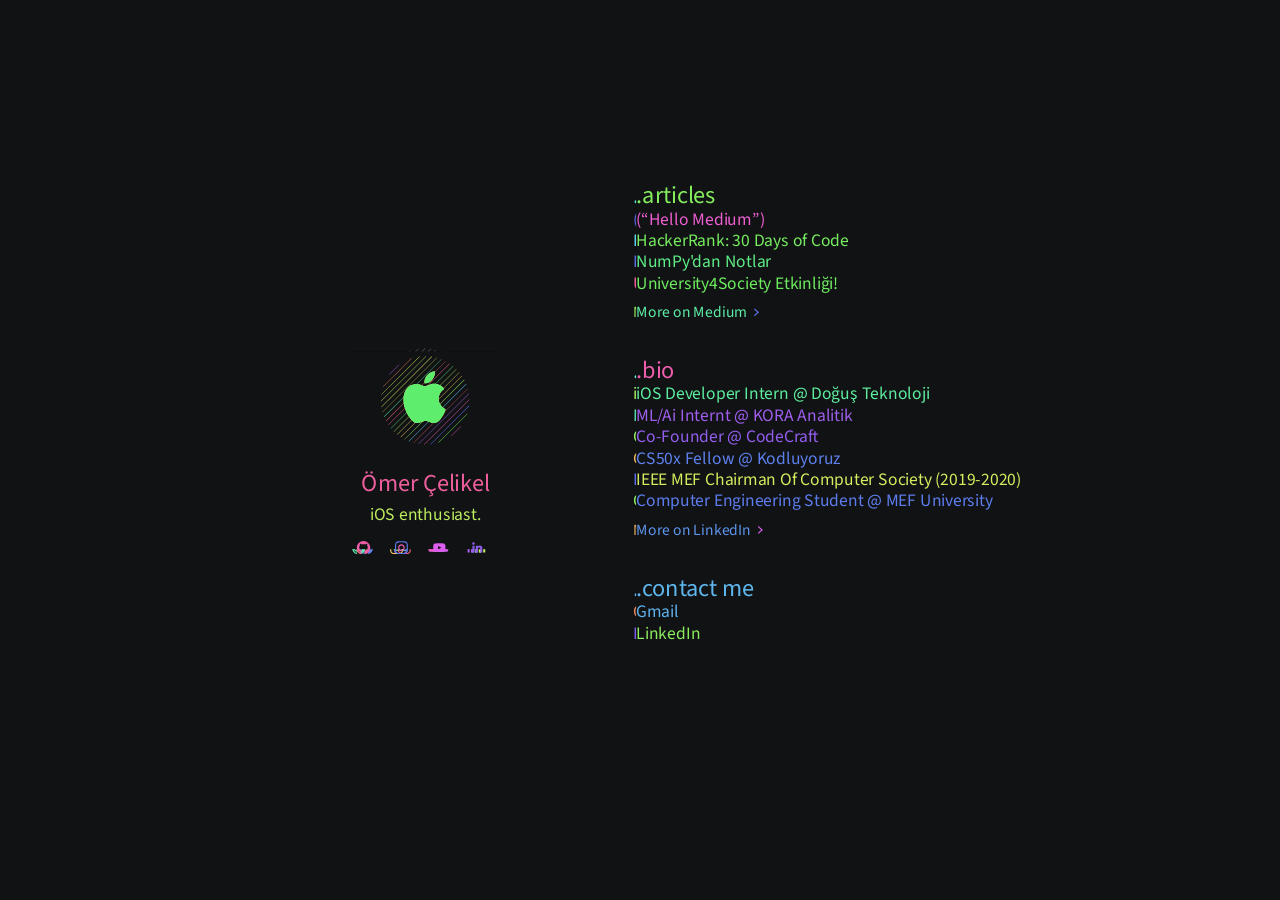
==== index.html @ f8b56c52 "Added" ====
<!DOCTYPE html>
<html>

<head>
    <meta property="og:title" content="Ömer Çelikel">
    <meta property="og:image" content="me.png">
    <meta property="og:description" content="iOS enthusiast.">
    <meta property="og:url" content="omercelikel.com">


    <meta name="viewport" content="width=device-width, initial-scale=1, maximum-scale=1">
    <meta charset="utf-8" />
    <!-- <link rel="icon" type="image/png" href="/images/favicon.png"> -->
    <link rel="icon" type="image/png" href="/images/websitelogom.png">
    <link rel="stylesheet" href="./css/index.css">
    <title>Ömer Çelikel</title>
    <meta name="keywords" content="ömer, çelikel, omercelikel" />
    <META NAME="description" CONTENT="iOS enthusiast.">

</head>

<body>
    <svg id="clip-paths" width="0" height="0" version="1.1" xmlns="https://www.w3.org/2000/svg" xmlns:xlink="https://www.w3.org/1999/xlink"><g></g></svg>
    <div id="page">
        <header>
            <div id="header-content">
                <div id="header-logo">
                    <!-- <svg id="logo" width="80" height="67" viewBox="0 0 160 134" xmlns="https://www.w3.org/2000/svg"><path d="M24.44 78.157L0 53.53 53.417 0l26.39 26.612L106.38 0l53.482 53.614L136.25 77.31l-29.312-29.2-26.46 26.946-26.548-26.58-29.49 29.68zm5.335 5.375l50.033 50.415 51.108-51.286-23.775-23.684-26.712 26.72-26.372-26.404-24.28 24.24z" fill="white" fill-rule="evenodd"/></svg> -->
                    <svg id="logo" fill="#727272" xmlns="http://www.w3.org/2000/svg" xmlns:xlink="http://www.w3.org/1999/xlink" width="100" zoomAndPan="magnify" viewBox="0 0 375 374.9999" height="100" version="1.0"><defs><path id="pathAttribute" d="M 16.5625 16.5625 L 192 16.5625 L 192 192 L 16.5625 192 Z M 16.5625 16.5625 "></path><path id="pathAttribute" d="M 182 182 L 357.8125 182 L 357.8125 357.8125 L 182 357.8125 Z M 182 182 "></path></defs><path id="pathAttribute" d="M 82.410156 52.480469 L 52.480469 82.410156 C 50.515625 84.925781 48.632812 87.503906 46.808594 90.132812 L 90.132812 46.808594 C 87.503906 48.632812 84.925781 50.515625 82.410156 52.480469 " fill-opacity="1" fill-rule="nonzero"></path><path id="pathAttribute" d="M 133.617188 25.117188 L 25.117188 133.617188 C 24.78125 134.625 24.449219 135.632812 24.136719 136.648438 L 136.648438 24.136719 C 135.632812 24.449219 134.625 24.78125 133.617188 25.117188 " fill-opacity="1" fill-rule="nonzero"></path><path id="pathAttribute" d="M 164.554688 18.023438 L 18.023438 164.554688 C 17.917969 165.332031 17.828125 166.117188 17.734375 166.902344 L 166.902344 17.734375 C 166.117188 17.828125 165.332031 17.917969 164.554688 18.023438 " fill-opacity="1" fill-rule="nonzero"></path><g><path id="pathAttribute" d="M 189.863281 16.5625 L 16.5625 189.863281 C 16.574219 190.535156 16.578125 191.214844 16.59375 191.886719 L 191.886719 16.59375 C 191.214844 16.578125 190.535156 16.574219 189.863281 16.5625 " fill-opacity="1" fill-rule="nonzero"></path></g><path id="pathAttribute" d="M 211.949219 18.324219 L 18.324219 211.949219 C 18.40625 212.546875 18.492188 213.144531 18.585938 213.738281 L 213.738281 18.589844 C 213.144531 18.492188 212.546875 18.40625 211.949219 18.324219 " fill-opacity="1" fill-rule="nonzero"></path><path id="pathAttribute" d="M 231.710938 22.40625 L 22.40625 231.710938 C 22.550781 232.246094 22.695312 232.789062 22.84375 233.324219 L 233.324219 22.84375 C 232.789062 22.695312 232.246094 22.550781 231.710938 22.40625 " fill-opacity="1" fill-rule="nonzero"></path><path id="pathAttribute" d="M 249.644531 28.320312 L 28.320312 249.644531 C 28.511719 250.132812 28.714844 250.617188 28.914062 251.101562 L 251.101562 28.914062 C 250.617188 28.714844 250.132812 28.515625 249.644531 28.320312 " fill-opacity="1" fill-rule="nonzero"></path><path id="pathAttribute" d="M 266.011719 35.796875 L 35.796875 266.011719 C 36.03125 266.460938 36.265625 266.914062 36.503906 267.355469 L 267.355469 36.503906 C 266.914062 36.265625 266.460938 36.03125 266.011719 35.796875 " fill-opacity="1" fill-rule="nonzero"></path><path id="pathAttribute" d="M 281.023438 44.632812 L 44.632812 281.023438 C 44.90625 281.433594 45.171875 281.851562 45.449219 282.257812 L 282.257812 45.449219 C 281.851562 45.171875 281.433594 44.90625 281.023438 44.632812 " fill-opacity="1" fill-rule="nonzero"></path><path id="pathAttribute" d="M 294.78125 54.722656 L 54.722656 294.777344 C 55.03125 295.15625 55.332031 295.535156 55.644531 295.910156 L 295.910156 55.644531 C 295.535156 55.332031 295.15625 55.03125 294.78125 54.722656 " fill-opacity="1" fill-rule="nonzero"></path><path id="pathAttribute" d="M 307.339844 66.003906 L 66.003906 307.339844 C 66.347656 307.683594 66.6875 308.027344 67.03125 308.371094 L 308.371094 67.035156 C 308.027344 66.6875 307.683594 66.347656 307.339844 66.003906 " fill-opacity="1" fill-rule="nonzero"></path><path id="pathAttribute" d="M 318.730469 78.460938 L 78.460938 318.730469 C 78.835938 319.042969 79.21875 319.34375 79.597656 319.652344 L 319.652344 79.59375 C 319.34375 79.21875 319.042969 78.835938 318.730469 78.460938 " fill-opacity="1" fill-rule="nonzero"></path><path id="pathAttribute" d="M 328.925781 92.113281 L 92.109375 328.925781 C 92.523438 329.199219 92.9375 329.46875 93.351562 329.742188 L 329.742188 93.351562 C 329.472656 92.9375 329.199219 92.523438 328.925781 92.113281 " fill-opacity="1" fill-rule="nonzero"></path><path id="pathAttribute" d="M 337.871094 107.015625 L 107.015625 337.871094 C 107.464844 338.109375 107.914062 338.34375 108.363281 338.578125 L 338.578125 108.363281 C 338.34375 107.914062 338.109375 107.464844 337.871094 107.015625 " fill-opacity="1" fill-rule="nonzero"></path><path id="pathAttribute" d="M 345.460938 123.269531 L 123.269531 345.460938 C 123.757812 345.65625 124.242188 345.859375 124.730469 346.054688 L 346.054688 124.730469 C 345.859375 124.242188 345.65625 123.757812 345.460938 123.269531 " fill-opacity="1" fill-rule="nonzero"></path><path id="pathAttribute" d="M 351.53125 141.046875 L 141.046875 351.53125 C 141.585938 351.679688 142.128906 351.820312 142.664062 351.96875 L 351.96875 142.664062 C 351.820312 142.128906 351.679688 141.585938 351.53125 141.046875 " fill-opacity="1" fill-rule="nonzero"></path><path id="pathAttribute" d="M 355.785156 160.636719 L 160.636719 355.789062 C 161.230469 355.882812 161.828125 355.964844 162.425781 356.050781 L 356.050781 162.425781 C 355.964844 161.828125 355.882812 161.230469 355.785156 160.636719 " fill-opacity="1" fill-rule="nonzero"></path><g><path id="pathAttribute" d="M 357.78125 182.488281 L 182.488281 357.78125 C 183.160156 357.796875 183.839844 357.800781 184.507812 357.8125 L 357.8125 184.507812 C 357.800781 183.839844 357.796875 183.160156 357.78125 182.488281 " fill-opacity="1" fill-rule="nonzero"></path></g><path id="pathAttribute" d="M 356.640625 207.472656 L 207.472656 356.640625 C 208.257812 356.546875 209.039062 356.453125 209.820312 356.351562 L 356.351562 209.820312 C 356.453125 209.039062 356.546875 208.257812 356.640625 207.472656 " fill-opacity="1" fill-rule="nonzero"></path><path id="pathAttribute" d="M 350.238281 237.722656 L 237.722656 350.238281 C 238.742188 349.921875 239.746094 349.589844 240.757812 349.257812 L 349.257812 240.757812 C 349.589844 239.746094 349.921875 238.742188 350.238281 237.722656 " fill-opacity="1" fill-rule="nonzero"></path><path id="pathAttribute" d="M 321.894531 291.964844 C 323.851562 289.449219 325.742188 286.871094 327.566406 284.242188 L 284.242188 327.566406 C 286.871094 325.742188 289.449219 323.855469 291.964844 321.894531 L 321.894531 291.964844 " fill-opacity="1" fill-rule="nonzero"></path><g id="inner-icon" transform="translate(85, 75)"> <svg xmlns="http://www.w3.org/2000/svg" width="199.8" height="199.8" fill="currentColor" class="bi bi-apple" viewBox="0 0 16 16" id="IconChangeColor"> <path d="M11.182.008C11.148-.03 9.923.023 8.857 1.18c-1.066 1.156-.902 2.482-.878 2.516.024.034 1.52.087 2.475-1.258.955-1.345.762-2.391.728-2.43zm3.314 11.733c-.048-.096-2.325-1.234-2.113-3.422.212-2.189 1.675-2.789 1.698-2.854.023-.065-.597-.79-1.254-1.157a3.692 3.692 0 0 0-1.563-.434c-.108-.003-.483-.095-1.254.116-.508.139-1.653.589-1.968.607-.316.018-1.256-.522-2.267-.665-.647-.125-1.333.131-1.824.328-.49.196-1.422.754-2.074 2.237-.652 1.482-.311 3.83-.067 4.56.244.729.625 1.924 1.273 2.796.576.984 1.34 1.667 1.659 1.899.319.232 1.219.386 1.843.067.502-.308 1.408-.485 1.766-.472.357.013 1.061.154 1.782.539.571.197 1.111.115 1.652-.105.541-.221 1.324-1.059 2.238-2.758.347-.79.505-1.217.473-1.282z" id="mainIconPathAttribute"></path> <path d="M11.182.008C11.148-.03 9.923.023 8.857 1.18c-1.066 1.156-.902 2.482-.878 2.516.024.034 1.52.087 2.475-1.258.955-1.345.762-2.391.728-2.43zm3.314 11.733c-.048-.096-2.325-1.234-2.113-3.422.212-2.189 1.675-2.789 1.698-2.854.023-.065-.597-.79-1.254-1.157a3.692 3.692 0 0 0-1.563-.434c-.108-.003-.483-.095-1.254.116-.508.139-1.653.589-1.968.607-.316.018-1.256-.522-2.267-.665-.647-.125-1.333.131-1.824.328-.49.196-1.422.754-2.074 2.237-.652 1.482-.311 3.83-.067 4.56.244.729.625 1.924 1.273 2.796.576.984 1.34 1.667 1.659 1.899.319.232 1.219.386 1.843.067.502-.308 1.408-.485 1.766-.472.357.013 1.061.154 1.782.539.571.197 1.111.115 1.652-.105.541-.221 1.324-1.059 2.238-2.758.347-.79.505-1.217.473-1.282z" id="mainIconPathAttribute"></path> </svg> </g></svg>
                </div>
                <h1>Ömer Çelikel</h1>
                <p>iOS enthusiast.</p>

                <div id="contact">
                        <a href="https://github.com/OmerCelikel" target="_blank"title="GitHub"><svg viewBox="0 0 512 512"><path d="M256 70.7c-102.6 0-185.9 83.2-185.9 185.9 0 82.1 53.3 151.8 127.1 176.4 9.3 1.7 12.3-4 12.3-8.9V389.4c-51.7 11.3-62.5-21.9-62.5-21.9 -8.4-21.5-20.6-27.2-20.6-27.2 -16.9-11.5 1.3-11.3 1.3-11.3 18.7 1.3 28.5 19.2 28.5 19.2 16.6 28.4 43.5 20.2 54.1 15.4 1.7-12 6.5-20.2 11.8-24.9 -41.3-4.7-84.7-20.6-84.7-91.9 0-20.3 7.3-36.9 19.2-49.9 -1.9-4.7-8.3-23.6 1.8-49.2 0 0 15.6-5 51.1 19.1 14.8-4.1 30.7-6.2 46.5-6.3 15.8 0.1 31.7 2.1 46.6 6.3 35.5-24 51.1-19.1 51.1-19.1 10.1 25.6 3.8 44.5 1.8 49.2 11.9 13 19.1 29.6 19.1 49.9 0 71.4-43.5 87.1-84.9 91.7 6.7 5.8 12.8 17.1 12.8 34.4 0 24.9 0 44.9 0 51 0 4.9 3 10.7 12.4 8.9 73.8-24.6 127-94.3 127-176.4C441.9 153.9 358.6 70.7 256 70.7z"/></svg></a>
                        <a href="https://www.instagram.com/celikelomerr/"target="_blank" title="Instagram"><svg viewBox="0 0 512 512"><g><path d="M256 109.3c47.8 0 53.4 0.2 72.3 1 17.4 0.8 26.9 3.7 33.2 6.2 8.4 3.2 14.3 7.1 20.6 13.4 6.3 6.3 10.1 12.2 13.4 20.6 2.5 6.3 5.4 15.8 6.2 33.2 0.9 18.9 1 24.5 1 72.3s-0.2 53.4-1 72.3c-0.8 17.4-3.7 26.9-6.2 33.2 -3.2 8.4-7.1 14.3-13.4 20.6 -6.3 6.3-12.2 10.1-20.6 13.4 -6.3 2.5-15.8 5.4-33.2 6.2 -18.9 0.9-24.5 1-72.3 1s-53.4-0.2-72.3-1c-17.4-0.8-26.9-3.7-33.2-6.2 -8.4-3.2-14.3-7.1-20.6-13.4 -6.3-6.3-10.1-12.2-13.4-20.6 -2.5-6.3-5.4-15.8-6.2-33.2 -0.9-18.9-1-24.5-1-72.3s0.2-53.4 1-72.3c0.8-17.4 3.7-26.9 6.2-33.2 3.2-8.4 7.1-14.3 13.4-20.6 6.3-6.3 12.2-10.1 20.6-13.4 6.3-2.5 15.8-5.4 33.2-6.2C202.6 109.5 208.2 109.3 256 109.3M256 77.1c-48.6 0-54.7 0.2-73.8 1.1 -19 0.9-32.1 3.9-43.4 8.3 -11.8 4.6-21.7 10.7-31.7 20.6 -9.9 9.9-16.1 19.9-20.6 31.7 -4.4 11.4-7.4 24.4-8.3 43.4 -0.9 19.1-1.1 25.2-1.1 73.8 0 48.6 0.2 54.7 1.1 73.8 0.9 19 3.9 32.1 8.3 43.4 4.6 11.8 10.7 21.7 20.6 31.7 9.9 9.9 19.9 16.1 31.7 20.6 11.4 4.4 24.4 7.4 43.4 8.3 19.1 0.9 25.2 1.1 73.8 1.1s54.7-0.2 73.8-1.1c19-0.9 32.1-3.9 43.4-8.3 11.8-4.6 21.7-10.7 31.7-20.6 9.9-9.9 16.1-19.9 20.6-31.7 4.4-11.4 7.4-24.4 8.3-43.4 0.9-19.1 1.1-25.2 1.1-73.8s-0.2-54.7-1.1-73.8c-0.9-19-3.9-32.1-8.3-43.4 -4.6-11.8-10.7-21.7-20.6-31.7 -9.9-9.9-19.9-16.1-31.7-20.6 -11.4-4.4-24.4-7.4-43.4-8.3C310.7 77.3 304.6 77.1 256 77.1L256 77.1z"/><path d="M256 164.1c-50.7 0-91.9 41.1-91.9 91.9s41.1 91.9 91.9 91.9 91.9-41.1 91.9-91.9S306.7 164.1 256 164.1zM256 315.6c-32.9 0-59.6-26.7-59.6-59.6s26.7-59.6 59.6-59.6 59.6 26.7 59.6 59.6S288.9 315.6 256 315.6z"/><circle cx="351.5" cy="160.5" r="21.5"/></g></svg></a>
                        <a href="https://youtube.com/OmerCelikel"target="_blank" title="YouTube"><svg viewBox="0 0 512 512"><path d="M422.6 193.6c-5.3-45.3-23.3-51.6-59-54 -50.8-3.5-164.3-3.5-215.1 0 -35.7 2.4-53.7 8.7-59 54 -4 33.6-4 91.1 0 124.8 5.3 45.3 23.3 51.6 59 54 50.9 3.5 164.3 3.5 215.1 0 35.7-2.4 53.7-8.7 59-54C426.6 284.8 426.6 227.3 422.6 193.6zM222.2 303.4v-94.6l90.7 47.3L222.2 303.4z"/></svg><!--[if lt IE 9]><em>YouTube</em><![endif]--></a>
                        <a href="https://www.linkedin.com/in/omer-celikel/"target="_blank" title="LinkedIn"><svg viewBox="0 0 512 512"><path d="M186.4 142.4c0 19-15.3 34.5-34.2 34.5 -18.9 0-34.2-15.4-34.2-34.5 0-19 15.3-34.5 34.2-34.5C171.1 107.9 186.4 123.4 186.4 142.4zM181.4 201.3h-57.8V388.1h57.8V201.3zM273.8 201.3h-55.4V388.1h55.4c0 0 0-69.3 0-98 0-26.3 12.1-41.9 35.2-41.9 21.3 0 31.5 15 31.5 41.9 0 26.9 0 98 0 98h57.5c0 0 0-68.2 0-118.3 0-50-28.3-74.2-68-74.2 -39.6 0-56.3 30.9-56.3 30.9v-25.2H273.8z"/></svg><!--[if lt IE 9]><em>LinkedIn</em><![endif]--></a>
                      
                       
                      
                </div>
            </div>
        </header>
        <div id="content">
            <section id="articles">
                <h2>.articles</h2>

                <ul>
                    <li><a href="https://celikelomer.medium.com/hello-medium-206e05026067" target="_blank">(“Hello Medium”)</a></li>
                    <li><a href="https://celikelomer.medium.com/hackerrank-30-days-of-code-day-0-hello-world-2afb1b92f247" target="_blank">HackerRank: 30 Days of Code</a></li>
                    <li><a href="https://celikelomer.medium.com/numpydan-notlar-42448016d0fe" target="_blank">NumPy'dan Notlar</a></li>
                    <li><a href="https://celikelomer.medium.com/university4society-etkinli%C4%9Fi-93c30e79e52f" target="_blank">University4Society Etkinliği!</a></li>
                </ul>
                <a href="https://celikelomer.medium.com/"target="_blank" class="more">More on Medium<svg viewBox="0 0 10 16" version="1.1" xmlns="https://www.w3.org/2000/svg" xmlns:xlink="https://www.w3.org/1999/xlink"><path class="arrow" d="M1.01362083,12.9421826 L1,15.6012598 L9.21426767,8.3533766 L1.07301897,1.34639246 L1.05985086,3.91708947 L6.21426767,8.3533766 L1.01362083,12.9421826 Z"></path></svg></a>
            </section>
            <section id="openSource">
                <h2>.bio</h2>
                <ul>
                    <li><a href="https://www.d-teknoloji.com.tr/" target="_blank">iOS Developer Intern @ Doğuş Teknoloji</a></li>
                    <li><a href="https://www.kora.com.tr/" target="_blank">ML/Ai Internt @ KORA Analitik</a></li>
                    <li><a href="https://www.instagram.com/codecraftcom" target="_blank">Co-Founder @ CodeCraft</a></li>
                    <li><a href="https://www.kodluyoruz.org/" target="_blank">CS50x Fellow @ Kodluyoruz</a></li>
                    <li><a href="https://www.ieeemefsb.com" target="_blank">IEEE MEF Chairman Of Computer Society (2019-2020)</li>
                    <li><a href="https://www.mef.edu.tr" target="_blank">Computer Engineering Student @ MEF University</li>
                    
        </ul>
        <a href="https://www.linkedin.com/in/omer-celikel/"  target="_blank"class="more">More on LinkedIn<svg viewBox="0 0 10 16" version="1.1" xmlns="https://www.w3.org/2000/svg" xmlns:xlink="https://www.w3.org/1999/xlink"><path class="arrow" d="M1.01362083,12.9421826 L1,15.6012598 L9.21426767,8.3533766 L1.07301897,1.34639246 L1.05985086,3.91708947 L6.21426767,8.3533766 L1.01362083,12.9421826 Z"></path></svg></a>
            </section>
            <section id="experiments">
                <h2>.contact me</h2>
                <ul>
                    <!-- <li><a href="https://www.linkedin.com/in/omer-celikel/" target="_blank">LinkedIn</a></li> -->
                    <li><a href="mailto:omeroguzcelikel@gmail.com" target="_blank">Gmail</a></li>
                    <li><a href="https://www.linkedin.com/in/omer-celikel/"target="_blank">LinkedIn</a></li>

                </ul>
            </section>

        </div>
    </div>
    <svg id="page-stripes" class="full-size" width="100%" height="100%" version="1.1" xmlns="https://www.w3.org/2000/svg" xmlns:xlink="https://www.w3.org/1999/xlink"></svg>
    </svg>
    <div id="intro" class="full-size">
        <div id="logo-container" class="full-size">
            <svg viewBox="0 0 640 536" version="1.1" xmlns="https://www.w3.org/2000/svg" xmlns:xlink="https://www.w3.org/1999/xlink"><path transform="scale(4 4)" d="M24.44 78.157L0 53.53 53.417 0l26.39 26.612L106.38 0l53.482 53.614L136.25 77.31l-29.312-29.2-26.46 26.946-26.548-26.58-29.49 29.68zm5.335 5.375l50.033 50.415 51.108-51.286-23.775-23.684-26.712 26.72-26.372-26.404-24.28 24.24z" fill="#101214" fill-rule="evenodd"/></svg>
        </div>
        <svg id="stripes" class="full-size" width="100%" height="100%" version="1.1" xmlns="https://www.w3.org/2000/svg" xmlns:xlink="https://www.w3.org/1999/xlink"></svg>
    </div>
    <script src="./js/dynamics.js"></script>
    <script src="./js/tinycolor.js"></script>
    <script src="./js/mv.es5.js"></script>
</body>

</html>
---- css/index.css ----
@import url('https://fonts.googleapis.com/css?family=Source+Sans+Pro|Source+Code+Pro:400,600');
* {
    margin: 0;
    padding: 0;
    font-family: "Source Sans Pro", "HelveticaNeue", "Helvetica Neue", Helvetica, Arial;
    -webkit-user-select: none;
    user-select: none;
}

*:not(a):not(a *) {
    cursor: default;
}

html {
    height: 100%;
}

body {
    background: #101214;
    font-size: 18px;
    -webkit-text-size-adjust: 100%;
    color: #7A7C80;
    min-height: 100%;
}

h1,
h2,
h2:link,
h1:link {
    font-weight: normal;
    font-size: 25px;
    color: white;
}

.full-size {
    position: absolute;
    top: 0;
    left: 0;
    bottom: 0;
    right: 0;
}

#page {
    position: absolute;
    top: 50%;
    left: 0;
    right: 0;
    margin-top: -280px;
    height: 560px;
}

@media only screen and (max-height: 580px),
only screen and (max-width: 578px) {
    #page {
        top: 14px;
        margin-top: 0;
    }
}

header {
    position: absolute;
    top: 0;
    bottom: 0;
    right: 58%;
    width: 240px;
    display: flex;
    justify-content: center;
    align-items: center;
    flex-direction: column;
}

#header-content {
    text-align: center;
}

#header-logo {
    text-align: center;
}

#header-content #logo {
    margin-bottom: 10px;
}

#header-content p {
    padding-top: 2px;
}

#contact {
    padding-top: 12px;
}

#contact a {
    display: inline-block;
    margin-right: 10px;
}

#contact a,
#contact a svg {
    width: 25px;
    height: 19px;
    cursor: pointer;
}

#contact a svg path {
    fill: #7A7C80;
}

#contact a:hover svg path {
    fill: #adb0b6;
}

#content {
    position: absolute;
    left: 50%;
    width: 50%;
}

section {
    margin-bottom: 30px;
}

section h2 {
    height: 30px;
}

section ul {
    line-height: 22px;
    list-style: none;
    padding-top: 2px;
    padding-bottom: 5px;
}

section ul a {
    color: #7A7C80;
    text-decoration: none;
}

section ul a:hover {
    color: #adb0b6;
}

a.more {
    font-size: 16px;
    text-decoration: none;
}

a.more svg {
    width: 6px;
    height: 10px;
    margin-left: 7px;
}

a.more {
    color: #B0B1B3;
}

a.more .arrow {
    fill: #B0B1B3;
}

a.more:hover {
    color: #adb0b6;
}

a.more:hover .arrow {
    fill: #adb0b6;
}

#page-stripes {
    pointer-events: none;
}

@media only screen and (max-width: 578px) {
    header {
        position: static;
        top: 10px;
        padding-bottom: 16px;
        margin: 40px 24px 16px;
        width: auto;
    }
    #header-content #logo {
        top: -33px;
    }
    #header-content h1,
    #header-content p {
        left: 24px;
        margin-left: 0;
    }
    #contact {
        left: 252px;
        margin-left: 0;
    }
    #content {
        position: absolute;
        left: 24px;
        right: 24px;
        margin-left: 0;
        width: auto;
    }
    section,
    section#openSource,
    section#work {
        width: 100%;
        float: left;
        clear: both;
    }
}

#intro {
    background: #101214;
    pointer-events: none;
}

#logo-container {
    transform-origin: 50% 50%;
    transform: scale(0.5);
    display: flex;
    align-items: center;
    justify-content: center;
    visibility: hidden;
}

#logo-container>svg {
    width: 70vw;
    height: 70vh;
    max-width: 640px;
    max-height: 536px;
}


/* For Logos */



/* 

html {
    box-sizing: border-box;
  }
  
  *, *:before, *:after {
    box-sizing: inherit;
  }
  
  html {
    background: #0e1a25;
    font-size: 0.625em;
  }
  
  .soc {
    display: block;
    font-size: 0;
    list-style: none;
    margin: 0;
    padding: 48px;
    padding: 4.8rem;
    text-align: center;
  }
  .soc li {
    display: inline-block;
    margin: 12px;
    margin: 1.2rem;
  }
  .soc a, .soc svg {
    display: block;
  }
  .soc a {
    position: relative;
    height: 96px;
    height: 9.6rem;
    width: 96px;
    width: 9.6rem;
  }
  .soc svg {
    height: 100%;
    width: 100%;
  }
  .soc em {
    font-size: 14px;
    line-height: 1.5;
    margin-top: -0.75em;
    position: absolute;
    text-align: center;
    top: 50%;
    right: 0;
    bottom: 0;
    left: 0;
  }
  
  .icon-1:hover, .icon-2:hover, .icon-3:hover, .icon-4:hover, .icon-5:hover, .icon-6:hover, .icon-7:hover, .icon-8:hover, .icon-9:hover, .icon-10:hover, .icon-11:hover, .icon-12:hover, .icon-13:hover, .icon-14:hover, .icon-15:hover, .icon-16:hover, .icon-17:hover, .icon-18:hover, .icon-19:hover, .icon-20:hover, .icon-21:hover, .icon-22:hover, .icon-23:hover, .icon-24:hover, .icon-25:hover, .icon-26:hover, .icon-27:hover, .icon-28:hover, .icon-29:hover, .icon-30:hover {
    border-radius: 100%;
    color: #0e1a25;
    fill: #0e1a25;
    -webkit-transform: scale(1.25);
            transform: scale(1.25);
    -webkit-transition: background-color 0.5s, -webkit-transform 0.5s ease-out;
    transition: background-color 0.5s, -webkit-transform 0.5s ease-out;
    transition: background-color 0.5s, transform 0.5s ease-out;
    transition: background-color 0.5s, transform 0.5s ease-out, -webkit-transform 0.5s ease-out;
  }

.icon-8 {
    color: #6ed926;
    fill: #6ed926;
  }
  .icon-8:hover {
    background: #6ed926;
  }
  

.icon-13 {
    color: #26d991;
    fill: #26d991;
  }
  .icon-13:hover {
    background: #26d991;
  }



.icon-14 {
    color: #26d9b5;
    fill: #26d9b5;
  }
  .icon-14:hover {
    background: #26d9b5;
  }



.icon-16 {
    color: #26b5d9;
    fill: #26b5d9;
  }
  .icon-16:hover {
    background: #26b5d9;
  }

  .icon-28 {
    color: #d9266e;
    fill: #d9266e;
  }
  .icon-28:hover {
    background: #d9266e;
  }
    */
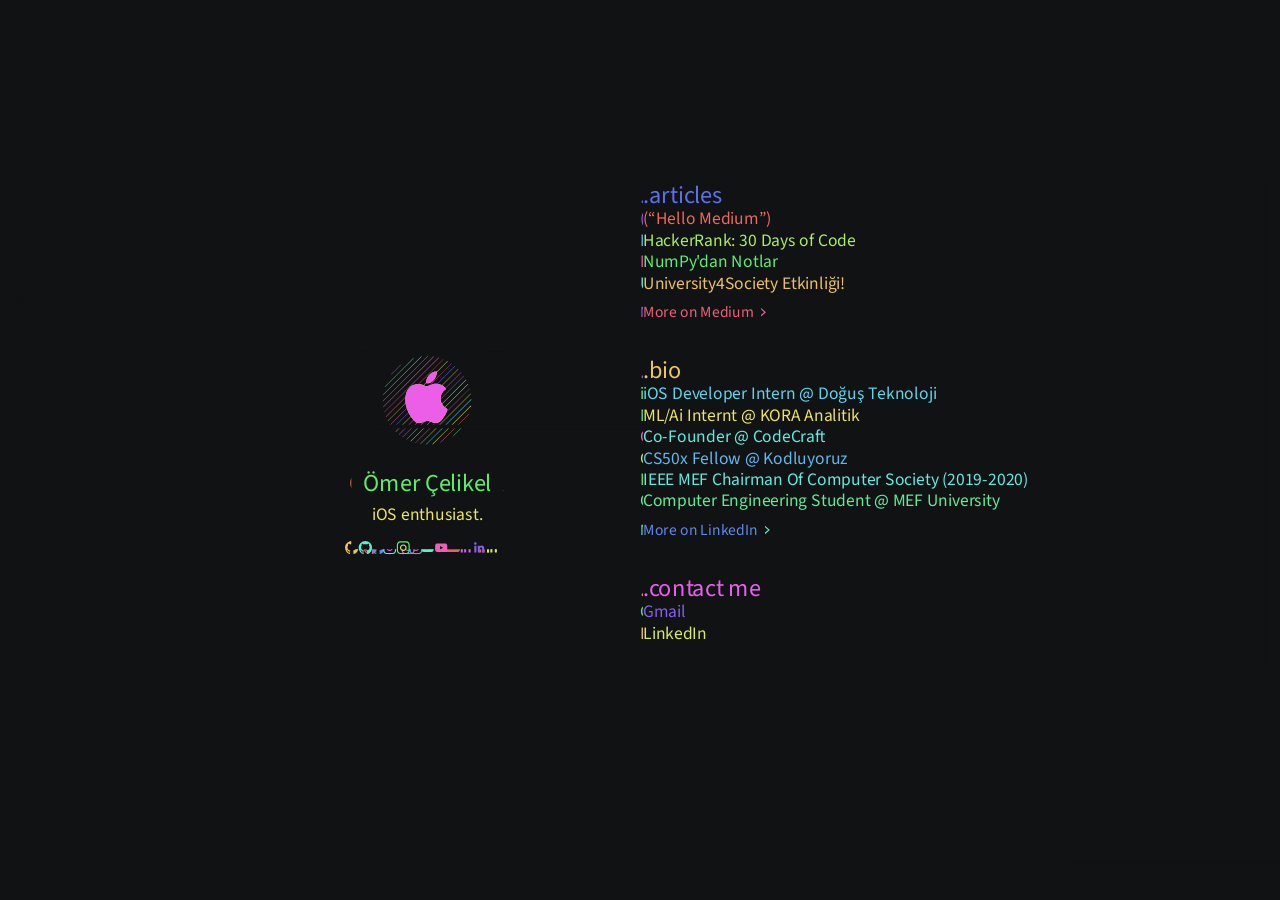
==== commit d258dc60: "Update index.html" ====
--- a/index.html
+++ b/index.html
@@ -2,10 +2,10 @@
 <html>
 
 <head>
-    <meta property="og:title" content="Ömer Çelikel">
+    <meta property="og:title" content="Oğuz Çelikel">
     <meta property="og:image" content="me.png">
     <meta property="og:description" content="iOS enthusiast.">
-    <meta property="og:url" content="omercelikel.com">
+    <meta property="og:url" content="oguzcelikel.com">
 
 
     <meta name="viewport" content="width=device-width, initial-scale=1, maximum-scale=1">
@@ -14,7 +14,7 @@
     <link rel="icon" type="image/png" href="/images/websitelogom.png">
     <link rel="stylesheet" href="./css/index.css">
     <title>Ömer Çelikel</title>
-    <meta name="keywords" content="ömer, çelikel, omercelikel" />
+    <meta name="keywords" content="ömer, çelikel, omercelikel, oguzcelikel, oguz" />
     <META NAME="description" CONTENT="iOS enthusiast.">
 
 </head>
@@ -32,10 +32,10 @@
                 <p>iOS enthusiast.</p>
 
                 <div id="contact">
-                        <a href="https://github.com/OmerCelikel" target="_blank"title="GitHub"><svg viewBox="0 0 512 512"><path d="M256 70.7c-102.6 0-185.9 83.2-185.9 185.9 0 82.1 53.3 151.8 127.1 176.4 9.3 1.7 12.3-4 12.3-8.9V389.4c-51.7 11.3-62.5-21.9-62.5-21.9 -8.4-21.5-20.6-27.2-20.6-27.2 -16.9-11.5 1.3-11.3 1.3-11.3 18.7 1.3 28.5 19.2 28.5 19.2 16.6 28.4 43.5 20.2 54.1 15.4 1.7-12 6.5-20.2 11.8-24.9 -41.3-4.7-84.7-20.6-84.7-91.9 0-20.3 7.3-36.9 19.2-49.9 -1.9-4.7-8.3-23.6 1.8-49.2 0 0 15.6-5 51.1 19.1 14.8-4.1 30.7-6.2 46.5-6.3 15.8 0.1 31.7 2.1 46.6 6.3 35.5-24 51.1-19.1 51.1-19.1 10.1 25.6 3.8 44.5 1.8 49.2 11.9 13 19.1 29.6 19.1 49.9 0 71.4-43.5 87.1-84.9 91.7 6.7 5.8 12.8 17.1 12.8 34.4 0 24.9 0 44.9 0 51 0 4.9 3 10.7 12.4 8.9 73.8-24.6 127-94.3 127-176.4C441.9 153.9 358.6 70.7 256 70.7z"/></svg></a>
+                        <a href="https://github.com/OguzCelikel" target="_blank"title="GitHub"><svg viewBox="0 0 512 512"><path d="M256 70.7c-102.6 0-185.9 83.2-185.9 185.9 0 82.1 53.3 151.8 127.1 176.4 9.3 1.7 12.3-4 12.3-8.9V389.4c-51.7 11.3-62.5-21.9-62.5-21.9 -8.4-21.5-20.6-27.2-20.6-27.2 -16.9-11.5 1.3-11.3 1.3-11.3 18.7 1.3 28.5 19.2 28.5 19.2 16.6 28.4 43.5 20.2 54.1 15.4 1.7-12 6.5-20.2 11.8-24.9 -41.3-4.7-84.7-20.6-84.7-91.9 0-20.3 7.3-36.9 19.2-49.9 -1.9-4.7-8.3-23.6 1.8-49.2 0 0 15.6-5 51.1 19.1 14.8-4.1 30.7-6.2 46.5-6.3 15.8 0.1 31.7 2.1 46.6 6.3 35.5-24 51.1-19.1 51.1-19.1 10.1 25.6 3.8 44.5 1.8 49.2 11.9 13 19.1 29.6 19.1 49.9 0 71.4-43.5 87.1-84.9 91.7 6.7 5.8 12.8 17.1 12.8 34.4 0 24.9 0 44.9 0 51 0 4.9 3 10.7 12.4 8.9 73.8-24.6 127-94.3 127-176.4C441.9 153.9 358.6 70.7 256 70.7z"/></svg></a>
                         <a href="https://www.instagram.com/celikelomerr/"target="_blank" title="Instagram"><svg viewBox="0 0 512 512"><g><path d="M256 109.3c47.8 0 53.4 0.2 72.3 1 17.4 0.8 26.9 3.7 33.2 6.2 8.4 3.2 14.3 7.1 20.6 13.4 6.3 6.3 10.1 12.2 13.4 20.6 2.5 6.3 5.4 15.8 6.2 33.2 0.9 18.9 1 24.5 1 72.3s-0.2 53.4-1 72.3c-0.8 17.4-3.7 26.9-6.2 33.2 -3.2 8.4-7.1 14.3-13.4 20.6 -6.3 6.3-12.2 10.1-20.6 13.4 -6.3 2.5-15.8 5.4-33.2 6.2 -18.9 0.9-24.5 1-72.3 1s-53.4-0.2-72.3-1c-17.4-0.8-26.9-3.7-33.2-6.2 -8.4-3.2-14.3-7.1-20.6-13.4 -6.3-6.3-10.1-12.2-13.4-20.6 -2.5-6.3-5.4-15.8-6.2-33.2 -0.9-18.9-1-24.5-1-72.3s0.2-53.4 1-72.3c0.8-17.4 3.7-26.9 6.2-33.2 3.2-8.4 7.1-14.3 13.4-20.6 6.3-6.3 12.2-10.1 20.6-13.4 6.3-2.5 15.8-5.4 33.2-6.2C202.6 109.5 208.2 109.3 256 109.3M256 77.1c-48.6 0-54.7 0.2-73.8 1.1 -19 0.9-32.1 3.9-43.4 8.3 -11.8 4.6-21.7 10.7-31.7 20.6 -9.9 9.9-16.1 19.9-20.6 31.7 -4.4 11.4-7.4 24.4-8.3 43.4 -0.9 19.1-1.1 25.2-1.1 73.8 0 48.6 0.2 54.7 1.1 73.8 0.9 19 3.9 32.1 8.3 43.4 4.6 11.8 10.7 21.7 20.6 31.7 9.9 9.9 19.9 16.1 31.7 20.6 11.4 4.4 24.4 7.4 43.4 8.3 19.1 0.9 25.2 1.1 73.8 1.1s54.7-0.2 73.8-1.1c19-0.9 32.1-3.9 43.4-8.3 11.8-4.6 21.7-10.7 31.7-20.6 9.9-9.9 16.1-19.9 20.6-31.7 4.4-11.4 7.4-24.4 8.3-43.4 0.9-19.1 1.1-25.2 1.1-73.8s-0.2-54.7-1.1-73.8c-0.9-19-3.9-32.1-8.3-43.4 -4.6-11.8-10.7-21.7-20.6-31.7 -9.9-9.9-19.9-16.1-31.7-20.6 -11.4-4.4-24.4-7.4-43.4-8.3C310.7 77.3 304.6 77.1 256 77.1L256 77.1z"/><path d="M256 164.1c-50.7 0-91.9 41.1-91.9 91.9s41.1 91.9 91.9 91.9 91.9-41.1 91.9-91.9S306.7 164.1 256 164.1zM256 315.6c-32.9 0-59.6-26.7-59.6-59.6s26.7-59.6 59.6-59.6 59.6 26.7 59.6 59.6S288.9 315.6 256 315.6z"/><circle cx="351.5" cy="160.5" r="21.5"/></g></svg></a>
                         <a href="https://youtube.com/OmerCelikel"target="_blank" title="YouTube"><svg viewBox="0 0 512 512"><path d="M422.6 193.6c-5.3-45.3-23.3-51.6-59-54 -50.8-3.5-164.3-3.5-215.1 0 -35.7 2.4-53.7 8.7-59 54 -4 33.6-4 91.1 0 124.8 5.3 45.3 23.3 51.6 59 54 50.9 3.5 164.3 3.5 215.1 0 35.7-2.4 53.7-8.7 59-54C426.6 284.8 426.6 227.3 422.6 193.6zM222.2 303.4v-94.6l90.7 47.3L222.2 303.4z"/></svg><!--[if lt IE 9]><em>YouTube</em><![endif]--></a>
-                        <a href="https://www.linkedin.com/in/omer-celikel/"target="_blank" title="LinkedIn"><svg viewBox="0 0 512 512"><path d="M186.4 142.4c0 19-15.3 34.5-34.2 34.5 -18.9 0-34.2-15.4-34.2-34.5 0-19 15.3-34.5 34.2-34.5C171.1 107.9 186.4 123.4 186.4 142.4zM181.4 201.3h-57.8V388.1h57.8V201.3zM273.8 201.3h-55.4V388.1h55.4c0 0 0-69.3 0-98 0-26.3 12.1-41.9 35.2-41.9 21.3 0 31.5 15 31.5 41.9 0 26.9 0 98 0 98h57.5c0 0 0-68.2 0-118.3 0-50-28.3-74.2-68-74.2 -39.6 0-56.3 30.9-56.3 30.9v-25.2H273.8z"/></svg><!--[if lt IE 9]><em>LinkedIn</em><![endif]--></a>
+                        <a href="https://www.linkedin.com/in/oguz-celikel/"target="_blank" title="LinkedIn"><svg viewBox="0 0 512 512"><path d="M186.4 142.4c0 19-15.3 34.5-34.2 34.5 -18.9 0-34.2-15.4-34.2-34.5 0-19 15.3-34.5 34.2-34.5C171.1 107.9 186.4 123.4 186.4 142.4zM181.4 201.3h-57.8V388.1h57.8V201.3zM273.8 201.3h-55.4V388.1h55.4c0 0 0-69.3 0-98 0-26.3 12.1-41.9 35.2-41.9 21.3 0 31.5 15 31.5 41.9 0 26.9 0 98 0 98h57.5c0 0 0-68.2 0-118.3 0-50-28.3-74.2-68-74.2 -39.6 0-56.3 30.9-56.3 30.9v-25.2H273.8z"/></svg><!--[if lt IE 9]><em>LinkedIn</em><![endif]--></a>
                       
                        
                       
@@ -65,14 +65,14 @@
                     <li><a href="https://www.mef.edu.tr" target="_blank">Computer Engineering Student @ MEF University</li>
                     
         </ul>
-        <a href="https://www.linkedin.com/in/omer-celikel/"  target="_blank"class="more">More on LinkedIn<svg viewBox="0 0 10 16" version="1.1" xmlns="https://www.w3.org/2000/svg" xmlns:xlink="https://www.w3.org/1999/xlink"><path class="arrow" d="M1.01362083,12.9421826 L1,15.6012598 L9.21426767,8.3533766 L1.07301897,1.34639246 L1.05985086,3.91708947 L6.21426767,8.3533766 L1.01362083,12.9421826 Z"></path></svg></a>
+        <a href="https://www.linkedin.com/in/oguz-celikel/"  target="_blank"class="more">More on LinkedIn<svg viewBox="0 0 10 16" version="1.1" xmlns="https://www.w3.org/2000/svg" xmlns:xlink="https://www.w3.org/1999/xlink"><path class="arrow" d="M1.01362083,12.9421826 L1,15.6012598 L9.21426767,8.3533766 L1.07301897,1.34639246 L1.05985086,3.91708947 L6.21426767,8.3533766 L1.01362083,12.9421826 Z"></path></svg></a>
             </section>
             <section id="experiments">
                 <h2>.contact me</h2>
                 <ul>
                     <!-- <li><a href="https://www.linkedin.com/in/omer-celikel/" target="_blank">LinkedIn</a></li> -->
                     <li><a href="mailto:omeroguzcelikel@gmail.com" target="_blank">Gmail</a></li>
-                    <li><a href="https://www.linkedin.com/in/omer-celikel/"target="_blank">LinkedIn</a></li>
+                    <li><a href="https://www.linkedin.com/in/oguz-celikel/"target="_blank">LinkedIn</a></li>
 
                 </ul>
             </section>
@@ -92,4 +92,4 @@
     <script src="./js/mv.es5.js"></script>
 </body>
 
-</html>+</html>
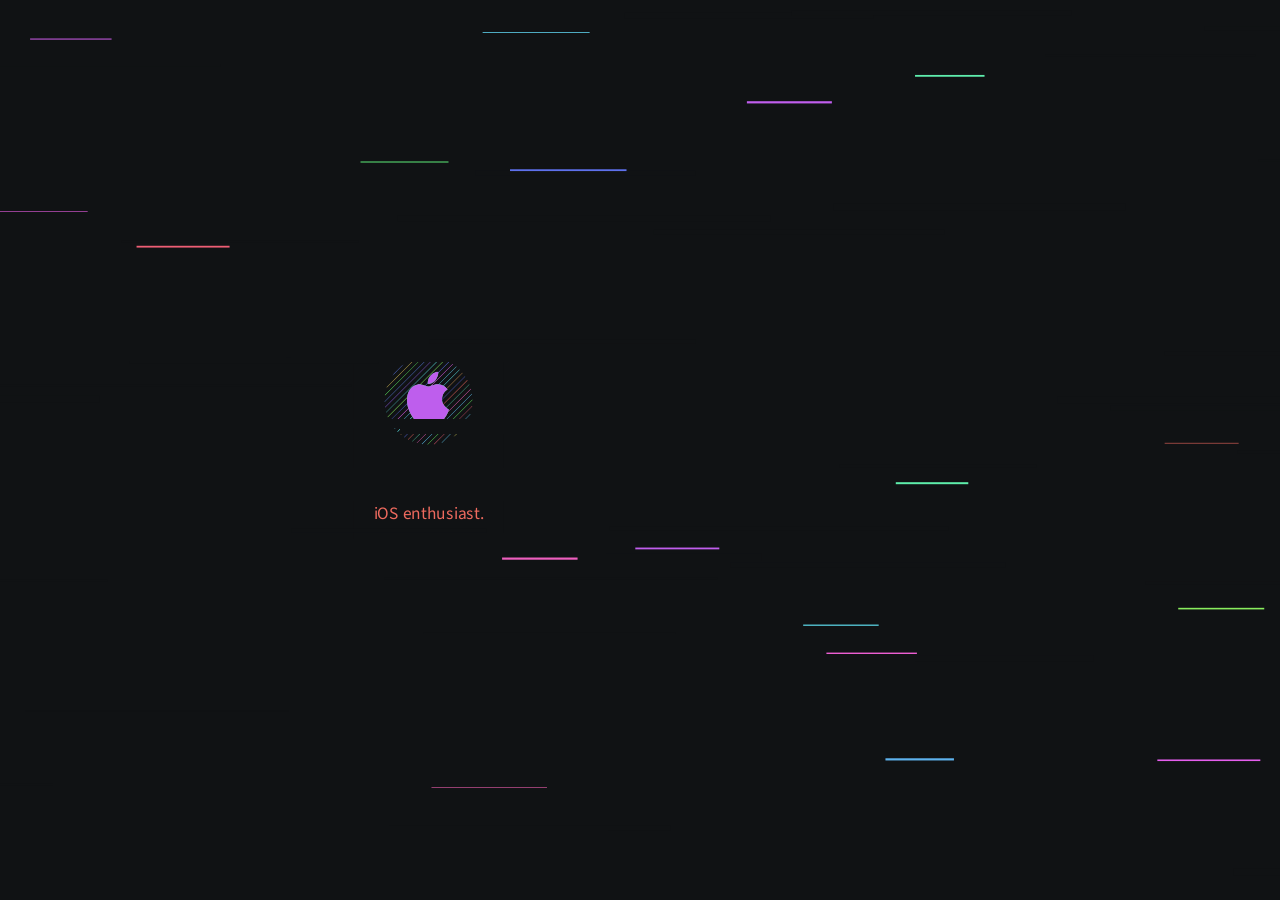
==== commit e6cdcded: "Update index.html" ====
--- a/index.html
+++ b/index.html
@@ -13,7 +13,7 @@
     <!-- <link rel="icon" type="image/png" href="/images/favicon.png"> -->
     <link rel="icon" type="image/png" href="/images/websitelogom.png">
     <link rel="stylesheet" href="./css/index.css">
-    <title>Ömer Çelikel</title>
+    <title>Oguz Çelikel</title>
     <meta name="keywords" content="ömer, çelikel, omercelikel, oguzcelikel, oguz" />
     <META NAME="description" CONTENT="iOS enthusiast.">
 
@@ -28,7 +28,7 @@
                     <!-- <svg id="logo" width="80" height="67" viewBox="0 0 160 134" xmlns="https://www.w3.org/2000/svg"><path d="M24.44 78.157L0 53.53 53.417 0l26.39 26.612L106.38 0l53.482 53.614L136.25 77.31l-29.312-29.2-26.46 26.946-26.548-26.58-29.49 29.68zm5.335 5.375l50.033 50.415 51.108-51.286-23.775-23.684-26.712 26.72-26.372-26.404-24.28 24.24z" fill="white" fill-rule="evenodd"/></svg> -->
                     <svg id="logo" fill="#727272" xmlns="http://www.w3.org/2000/svg" xmlns:xlink="http://www.w3.org/1999/xlink" width="100" zoomAndPan="magnify" viewBox="0 0 375 374.9999" height="100" version="1.0"><defs><path id="pathAttribute" d="M 16.5625 16.5625 L 192 16.5625 L 192 192 L 16.5625 192 Z M 16.5625 16.5625 "></path><path id="pathAttribute" d="M 182 182 L 357.8125 182 L 357.8125 357.8125 L 182 357.8125 Z M 182 182 "></path></defs><path id="pathAttribute" d="M 82.410156 52.480469 L 52.480469 82.410156 C 50.515625 84.925781 48.632812 87.503906 46.808594 90.132812 L 90.132812 46.808594 C 87.503906 48.632812 84.925781 50.515625 82.410156 52.480469 " fill-opacity="1" fill-rule="nonzero"></path><path id="pathAttribute" d="M 133.617188 25.117188 L 25.117188 133.617188 C 24.78125 134.625 24.449219 135.632812 24.136719 136.648438 L 136.648438 24.136719 C 135.632812 24.449219 134.625 24.78125 133.617188 25.117188 " fill-opacity="1" fill-rule="nonzero"></path><path id="pathAttribute" d="M 164.554688 18.023438 L 18.023438 164.554688 C 17.917969 165.332031 17.828125 166.117188 17.734375 166.902344 L 166.902344 17.734375 C 166.117188 17.828125 165.332031 17.917969 164.554688 18.023438 " fill-opacity="1" fill-rule="nonzero"></path><g><path id="pathAttribute" d="M 189.863281 16.5625 L 16.5625 189.863281 C 16.574219 190.535156 16.578125 191.214844 16.59375 191.886719 L 191.886719 16.59375 C 191.214844 16.578125 190.535156 16.574219 189.863281 16.5625 " fill-opacity="1" fill-rule="nonzero"></path></g><path id="pathAttribute" d="M 211.949219 18.324219 L 18.324219 211.949219 C 18.40625 212.546875 18.492188 213.144531 18.585938 213.738281 L 213.738281 18.589844 C 213.144531 18.492188 212.546875 18.40625 211.949219 18.324219 " fill-opacity="1" fill-rule="nonzero"></path><path id="pathAttribute" d="M 231.710938 22.40625 L 22.40625 231.710938 C 22.550781 232.246094 22.695312 232.789062 22.84375 233.324219 L 233.324219 22.84375 C 232.789062 22.695312 232.246094 22.550781 231.710938 22.40625 " fill-opacity="1" fill-rule="nonzero"></path><path id="pathAttribute" d="M 249.644531 28.320312 L 28.320312 249.644531 C 28.511719 250.132812 28.714844 250.617188 28.914062 251.101562 L 251.101562 28.914062 C 250.617188 28.714844 250.132812 28.515625 249.644531 28.320312 " fill-opacity="1" fill-rule="nonzero"></path><path id="pathAttribute" d="M 266.011719 35.796875 L 35.796875 266.011719 C 36.03125 266.460938 36.265625 266.914062 36.503906 267.355469 L 267.355469 36.503906 C 266.914062 36.265625 266.460938 36.03125 266.011719 35.796875 " fill-opacity="1" fill-rule="nonzero"></path><path id="pathAttribute" d="M 281.023438 44.632812 L 44.632812 281.023438 C 44.90625 281.433594 45.171875 281.851562 45.449219 282.257812 L 282.257812 45.449219 C 281.851562 45.171875 281.433594 44.90625 281.023438 44.632812 " fill-opacity="1" fill-rule="nonzero"></path><path id="pathAttribute" d="M 294.78125 54.722656 L 54.722656 294.777344 C 55.03125 295.15625 55.332031 295.535156 55.644531 295.910156 L 295.910156 55.644531 C 295.535156 55.332031 295.15625 55.03125 294.78125 54.722656 " fill-opacity="1" fill-rule="nonzero"></path><path id="pathAttribute" d="M 307.339844 66.003906 L 66.003906 307.339844 C 66.347656 307.683594 66.6875 308.027344 67.03125 308.371094 L 308.371094 67.035156 C 308.027344 66.6875 307.683594 66.347656 307.339844 66.003906 " fill-opacity="1" fill-rule="nonzero"></path><path id="pathAttribute" d="M 318.730469 78.460938 L 78.460938 318.730469 C 78.835938 319.042969 79.21875 319.34375 79.597656 319.652344 L 319.652344 79.59375 C 319.34375 79.21875 319.042969 78.835938 318.730469 78.460938 " fill-opacity="1" fill-rule="nonzero"></path><path id="pathAttribute" d="M 328.925781 92.113281 L 92.109375 328.925781 C 92.523438 329.199219 92.9375 329.46875 93.351562 329.742188 L 329.742188 93.351562 C 329.472656 92.9375 329.199219 92.523438 328.925781 92.113281 " fill-opacity="1" fill-rule="nonzero"></path><path id="pathAttribute" d="M 337.871094 107.015625 L 107.015625 337.871094 C 107.464844 338.109375 107.914062 338.34375 108.363281 338.578125 L 338.578125 108.363281 C 338.34375 107.914062 338.109375 107.464844 337.871094 107.015625 " fill-opacity="1" fill-rule="nonzero"></path><path id="pathAttribute" d="M 345.460938 123.269531 L 123.269531 345.460938 C 123.757812 345.65625 124.242188 345.859375 124.730469 346.054688 L 346.054688 124.730469 C 345.859375 124.242188 345.65625 123.757812 345.460938 123.269531 " fill-opacity="1" fill-rule="nonzero"></path><path id="pathAttribute" d="M 351.53125 141.046875 L 141.046875 351.53125 C 141.585938 351.679688 142.128906 351.820312 142.664062 351.96875 L 351.96875 142.664062 C 351.820312 142.128906 351.679688 141.585938 351.53125 141.046875 " fill-opacity="1" fill-rule="nonzero"></path><path id="pathAttribute" d="M 355.785156 160.636719 L 160.636719 355.789062 C 161.230469 355.882812 161.828125 355.964844 162.425781 356.050781 L 356.050781 162.425781 C 355.964844 161.828125 355.882812 161.230469 355.785156 160.636719 " fill-opacity="1" fill-rule="nonzero"></path><g><path id="pathAttribute" d="M 357.78125 182.488281 L 182.488281 357.78125 C 183.160156 357.796875 183.839844 357.800781 184.507812 357.8125 L 357.8125 184.507812 C 357.800781 183.839844 357.796875 183.160156 357.78125 182.488281 " fill-opacity="1" fill-rule="nonzero"></path></g><path id="pathAttribute" d="M 356.640625 207.472656 L 207.472656 356.640625 C 208.257812 356.546875 209.039062 356.453125 209.820312 356.351562 L 356.351562 209.820312 C 356.453125 209.039062 356.546875 208.257812 356.640625 207.472656 " fill-opacity="1" fill-rule="nonzero"></path><path id="pathAttribute" d="M 350.238281 237.722656 L 237.722656 350.238281 C 238.742188 349.921875 239.746094 349.589844 240.757812 349.257812 L 349.257812 240.757812 C 349.589844 239.746094 349.921875 238.742188 350.238281 237.722656 " fill-opacity="1" fill-rule="nonzero"></path><path id="pathAttribute" d="M 321.894531 291.964844 C 323.851562 289.449219 325.742188 286.871094 327.566406 284.242188 L 284.242188 327.566406 C 286.871094 325.742188 289.449219 323.855469 291.964844 321.894531 L 321.894531 291.964844 " fill-opacity="1" fill-rule="nonzero"></path><g id="inner-icon" transform="translate(85, 75)"> <svg xmlns="http://www.w3.org/2000/svg" width="199.8" height="199.8" fill="currentColor" class="bi bi-apple" viewBox="0 0 16 16" id="IconChangeColor"> <path d="M11.182.008C11.148-.03 9.923.023 8.857 1.18c-1.066 1.156-.902 2.482-.878 2.516.024.034 1.52.087 2.475-1.258.955-1.345.762-2.391.728-2.43zm3.314 11.733c-.048-.096-2.325-1.234-2.113-3.422.212-2.189 1.675-2.789 1.698-2.854.023-.065-.597-.79-1.254-1.157a3.692 3.692 0 0 0-1.563-.434c-.108-.003-.483-.095-1.254.116-.508.139-1.653.589-1.968.607-.316.018-1.256-.522-2.267-.665-.647-.125-1.333.131-1.824.328-.49.196-1.422.754-2.074 2.237-.652 1.482-.311 3.83-.067 4.56.244.729.625 1.924 1.273 2.796.576.984 1.34 1.667 1.659 1.899.319.232 1.219.386 1.843.067.502-.308 1.408-.485 1.766-.472.357.013 1.061.154 1.782.539.571.197 1.111.115 1.652-.105.541-.221 1.324-1.059 2.238-2.758.347-.79.505-1.217.473-1.282z" id="mainIconPathAttribute"></path> <path d="M11.182.008C11.148-.03 9.923.023 8.857 1.18c-1.066 1.156-.902 2.482-.878 2.516.024.034 1.52.087 2.475-1.258.955-1.345.762-2.391.728-2.43zm3.314 11.733c-.048-.096-2.325-1.234-2.113-3.422.212-2.189 1.675-2.789 1.698-2.854.023-.065-.597-.79-1.254-1.157a3.692 3.692 0 0 0-1.563-.434c-.108-.003-.483-.095-1.254.116-.508.139-1.653.589-1.968.607-.316.018-1.256-.522-2.267-.665-.647-.125-1.333.131-1.824.328-.49.196-1.422.754-2.074 2.237-.652 1.482-.311 3.83-.067 4.56.244.729.625 1.924 1.273 2.796.576.984 1.34 1.667 1.659 1.899.319.232 1.219.386 1.843.067.502-.308 1.408-.485 1.766-.472.357.013 1.061.154 1.782.539.571.197 1.111.115 1.652-.105.541-.221 1.324-1.059 2.238-2.758.347-.79.505-1.217.473-1.282z" id="mainIconPathAttribute"></path> </svg> </g></svg>
                 </div>
-                <h1>Ömer Çelikel</h1>
+                <h1>Oğuz Çelikel</h1>
                 <p>iOS enthusiast.</p>
 
                 <div id="contact">
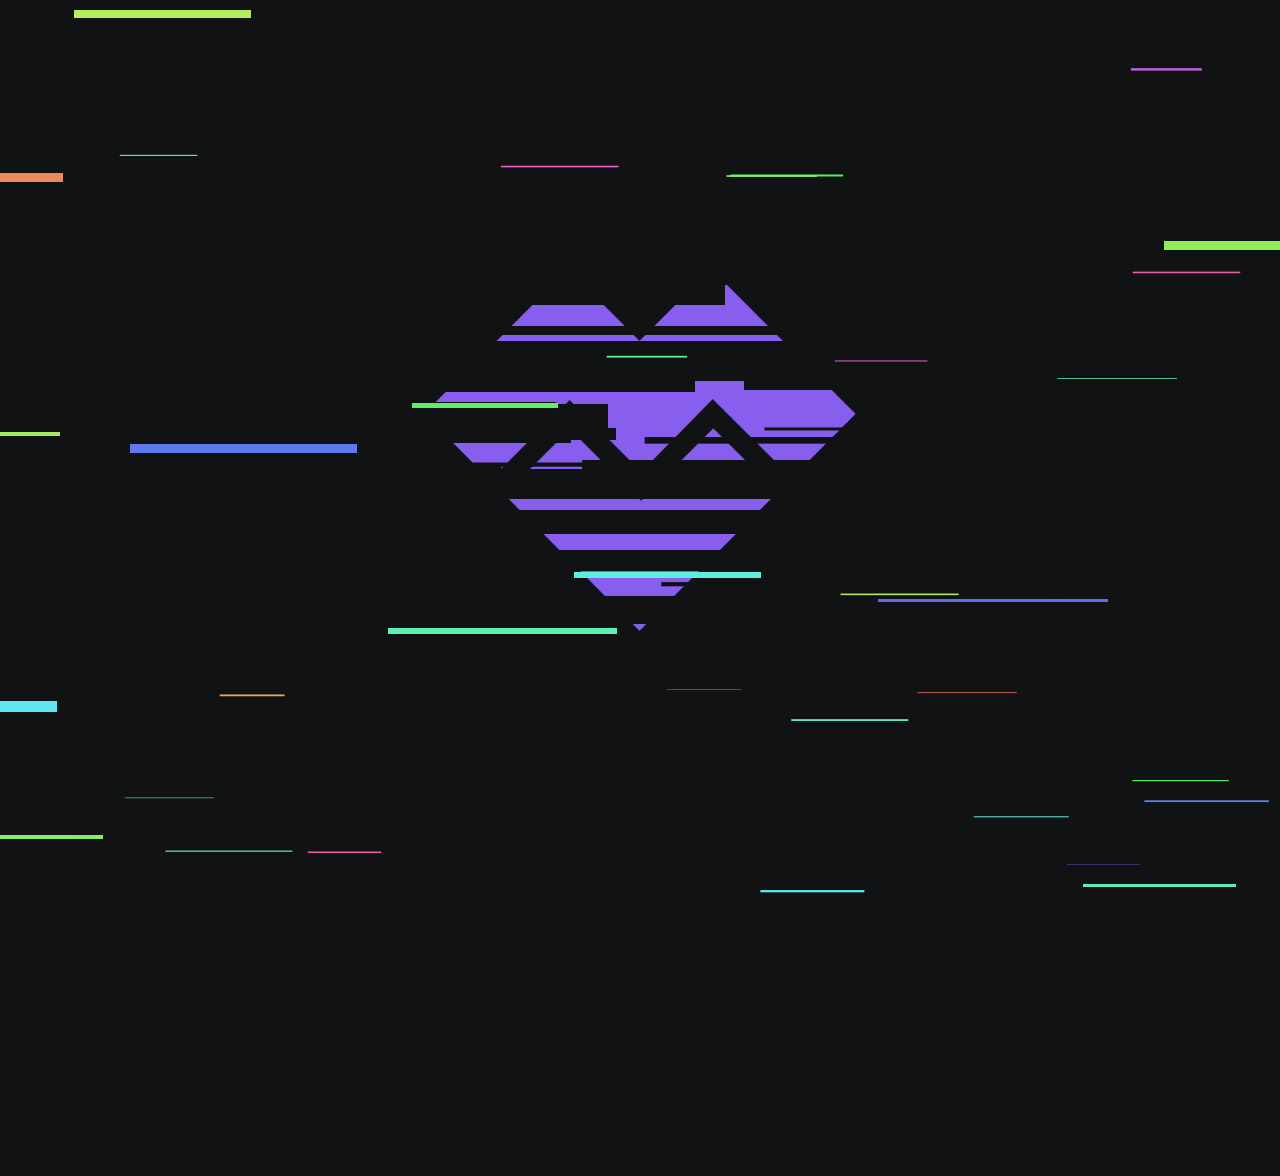
==== commit c0bb09e3: "Update index.html" ====
--- a/index.html
+++ b/index.html
@@ -13,7 +13,7 @@
     <!-- <link rel="icon" type="image/png" href="/images/favicon.png"> -->
     <link rel="icon" type="image/png" href="/images/websitelogom.png">
     <link rel="stylesheet" href="./css/index.css">
-    <title>Oguz Çelikel</title>
+    <title>Oguz Celikel</title>
     <meta name="keywords" content="ömer, çelikel, omercelikel, oguzcelikel, oguz" />
     <META NAME="description" CONTENT="iOS enthusiast.">
 
